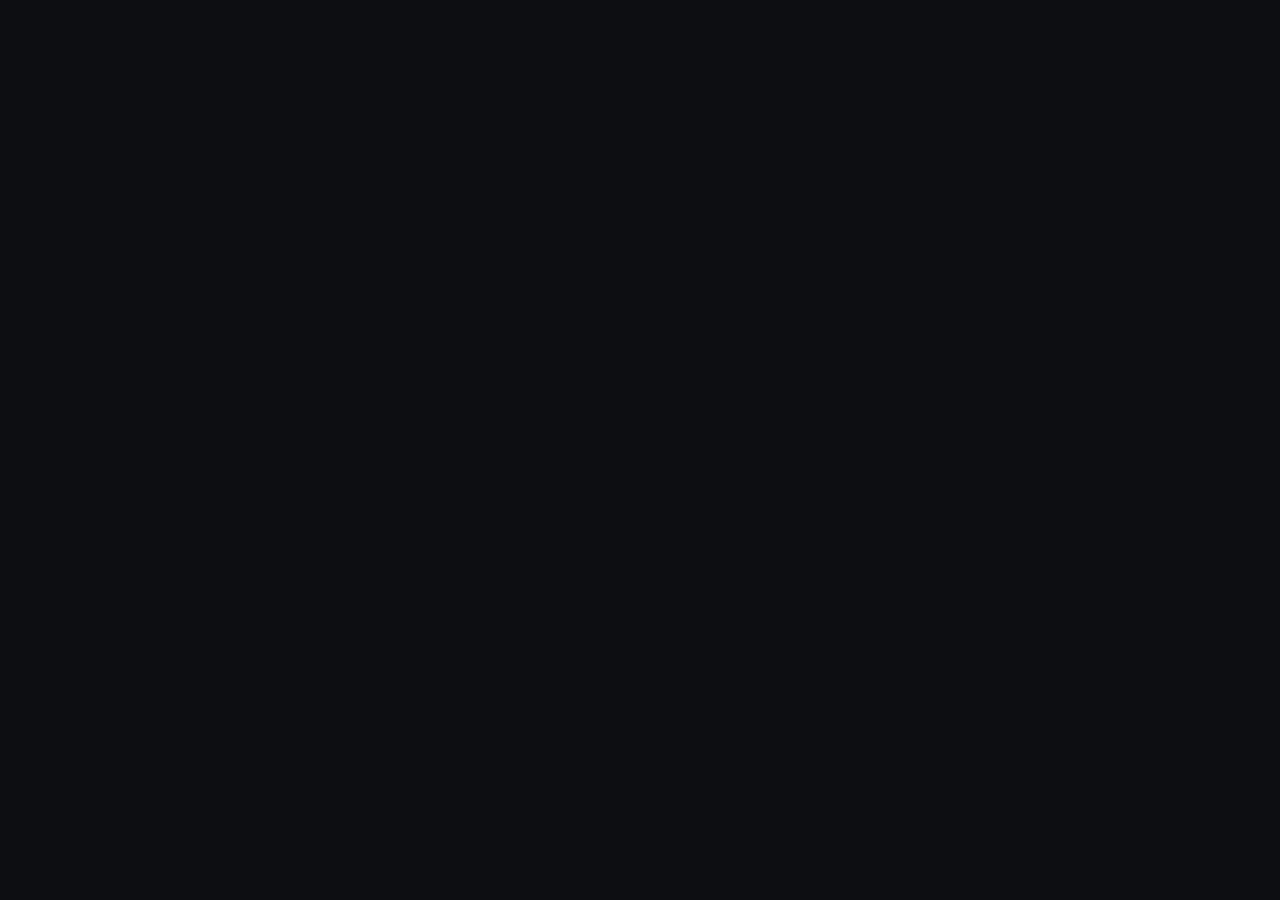
==== public/index.html @ d404002d "feat(ui): add index.html scaffold and D2-themed CSS Zero-build entry point wiring Vue 3 (ESM CDN), T" ====
<!DOCTYPE html>
<html lang="en">
<head>
  <meta charset="UTF-8" />
  <meta name="viewport" content="width=device-width, initial-scale=1.0" />
  <title>D2R Blizzard Sorc — ETTVD Optimizer</title>
  <script src="https://cdn.tailwindcss.com"></script>
  <link rel="stylesheet" href="css/theme.css" />
</head>
<body>
  <div id="app"></div>
  <script type="module" src="js/app.js"></script>
</body>
</html>
---- public/css/theme.css ----
:root {
  --color-unique: #C7B377;
  --color-set: #00FF00;
  --color-magic: #4850B8;
  --color-rune: #FFA800;
  --color-bg: #0d0e11;
  --color-surface: #1a1c23;
  --color-border: #2e3140;
}

body {
  background-color: var(--color-bg);
  color: #d0d0d0;
  font-family: "Times New Roman", "Georgia", serif;
  margin: 0;
  padding: 0;
}
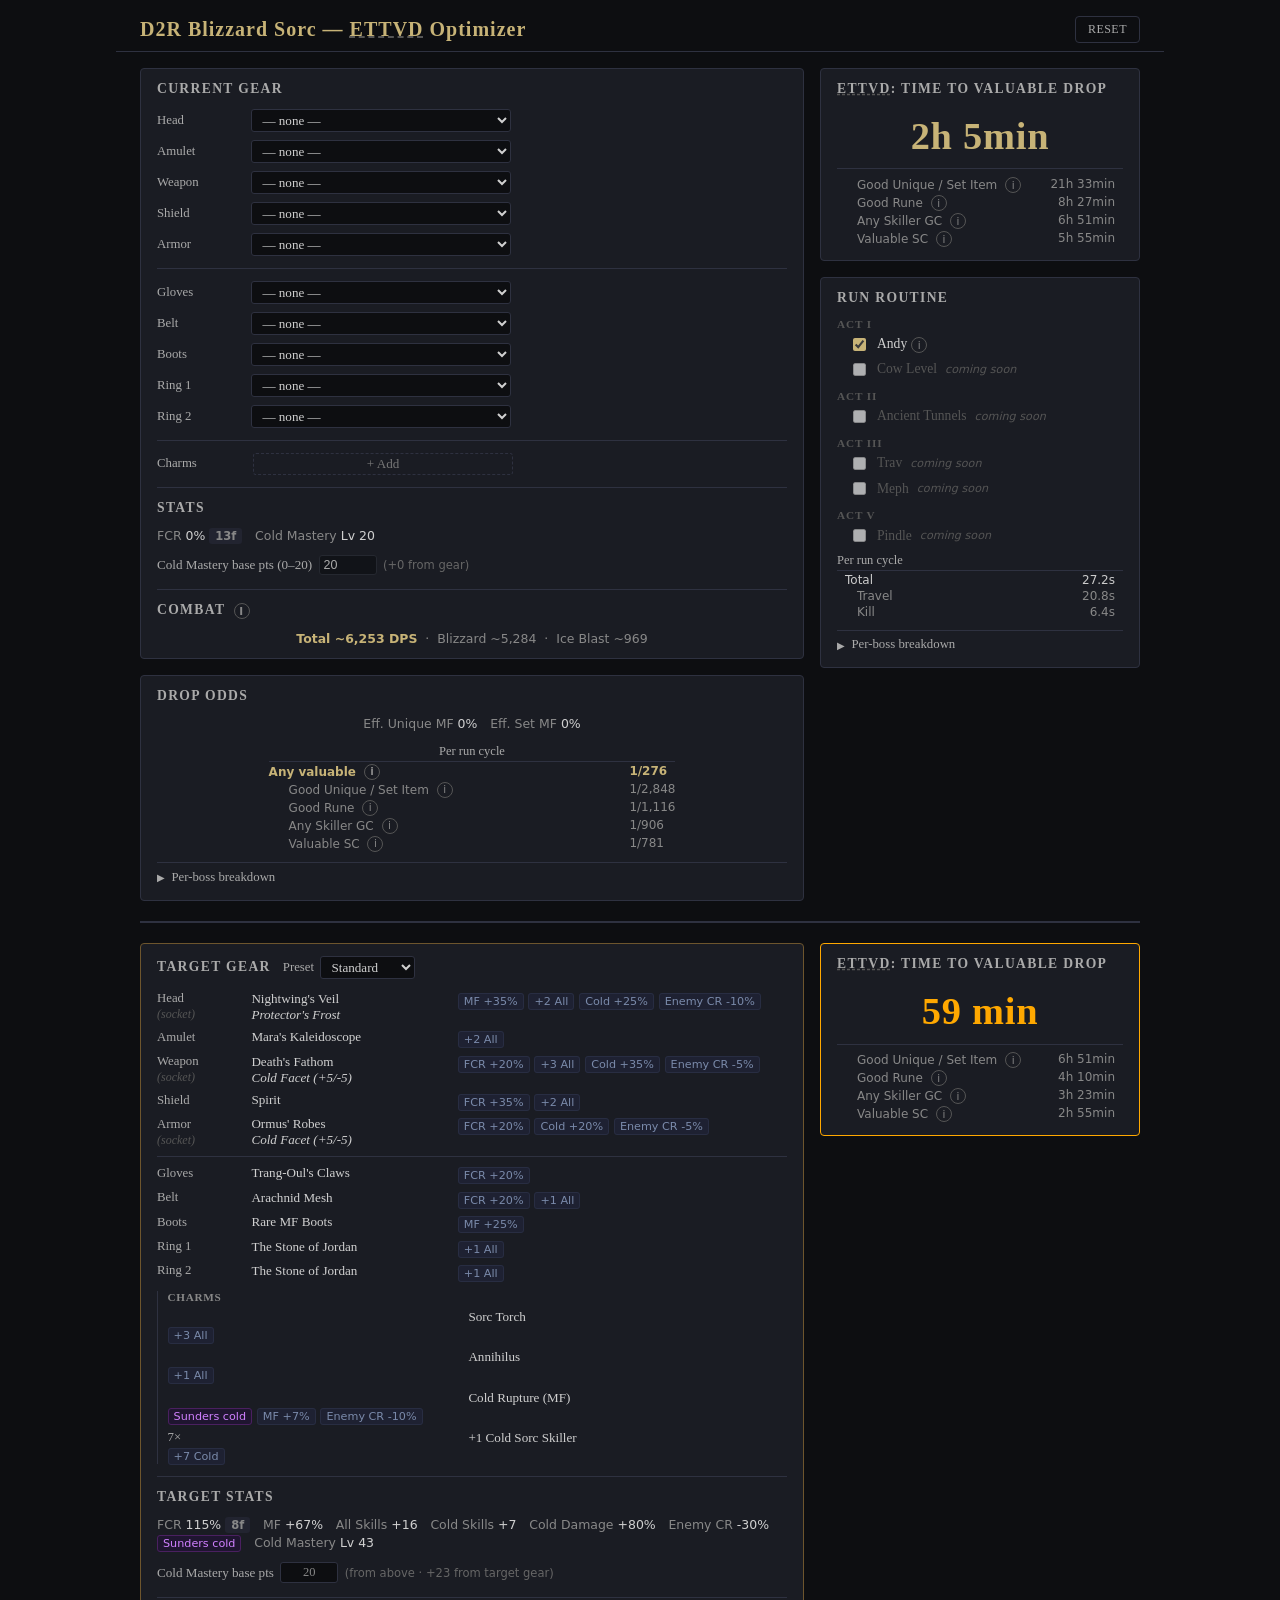
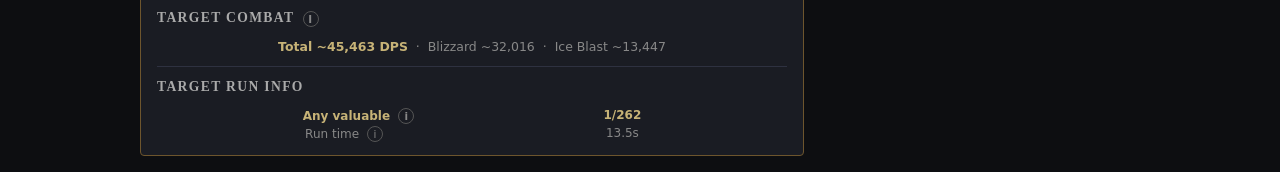
==== commit a248c2c8: "chore(deps): vendor Vue 3 prod build, remove unused Tailwind CDN Replace unpkg/CDN dev imports with " ====
--- a/public/index.html
+++ b/public/index.html
@@ -3,8 +3,7 @@
 <head>
   <meta charset="UTF-8" />
   <meta name="viewport" content="width=device-width, initial-scale=1.0" />
-  <title>D2R Blizzard Sorc — ETTVD Optimizer</title>
-  <script src="https://cdn.tailwindcss.com"></script>
+  <title>D2R Blizzard Sorc Upgrade Planner</title>
   <link rel="stylesheet" href="css/theme.css" />
 </head>
 <body>
--- a/public/css/theme.css
+++ b/public/css/theme.css
@@ -6,12 +6,986 @@
   --color-bg: #0d0e11;
   --color-surface: #1a1c23;
   --color-border: #2e3140;
+  --color-text: #d0d0d0;
+  --color-text-muted: #aaa;
+  --color-text-dim: #888;
+  --color-text-faint: #555;
+  --color-text-placeholder: #666;
+
+  /* Layout column tokens — shared across gear slots, target panel, set bonuses */
+  --col-label:  5.5rem;   /* slot name label */
+  --col-select: 260px;    /* editable slot dropdown */
+  --col-item:   200px;    /* read-only item name in target panel */
+  --col-gap:    0.4rem;   /* horizontal gap between columns */
+  --block-indent: 0.6rem; /* padding-left on bordered sub-blocks (set bonuses, charms) */
 }
 
 body {
   background-color: var(--color-bg);
-  color: #d0d0d0;
+  color: var(--color-text);
   font-family: "Times New Roman", "Georgia", serif;
   margin: 0;
   padding: 0;
 }
+
+/* Layout */
+.app-header {
+  padding: 1rem 1.5rem 0.5rem;
+  border-bottom: 1px solid var(--color-border);
+  display: flex;
+  align-items: center;
+  justify-content: space-between;
+  max-width: 1000px;
+  margin: 0 auto;
+}
+.app-header h1 {
+  margin: 0;
+  font-size: 1.25rem;
+  color: var(--color-unique);
+  letter-spacing: 0.05em;
+}
+.reset-btn {
+  padding: 0.3rem 0.75rem;
+  font-size: 0.75rem;
+  font-family: inherit;
+  background: transparent;
+  border: 1px solid var(--color-border);
+  color: var(--color-text-muted);
+  border-radius: 4px;
+  cursor: pointer;
+  text-transform: uppercase;
+  letter-spacing: 0.04em;
+  transition: border-color 0.15s, color 0.15s;
+}
+.reset-btn:hover {
+  border-color: var(--color-set);
+  color: var(--color-set);
+}
+.modal-backdrop {
+  position: fixed;
+  inset: 0;
+  background: rgba(0, 0, 0, 0.65);
+  display: flex;
+  align-items: center;
+  justify-content: center;
+  z-index: 1000;
+}
+.modal-dialog {
+  background: var(--color-surface);
+  border: 1px solid var(--color-border);
+  border-radius: 6px;
+  padding: 1.5rem 1.75rem;
+  min-width: 280px;
+  max-width: 360px;
+  box-shadow: 0 8px 32px rgba(0, 0, 0, 0.6);
+}
+.modal-title {
+  margin: 0 0 0.5rem;
+  font-size: 1rem;
+  color: var(--color-unique);
+  letter-spacing: 0.04em;
+}
+.modal-body {
+  margin: 0 0 1.25rem;
+  font-size: 0.875rem;
+  color: var(--color-text-muted);
+}
+.modal-actions {
+  display: flex;
+  justify-content: flex-end;
+  gap: 0.5rem;
+}
+.modal-btn {
+  padding: 0.35rem 0.9rem;
+  font-size: 0.8rem;
+  font-family: inherit;
+  border-radius: 4px;
+  cursor: pointer;
+  text-transform: uppercase;
+  letter-spacing: 0.04em;
+  transition: border-color 0.15s, color 0.15s, background 0.15s;
+}
+.modal-btn-cancel {
+  background: transparent;
+  border: 1px solid var(--color-border);
+  color: var(--color-text-muted);
+}
+.modal-btn-cancel:hover {
+  border-color: var(--color-text-muted);
+  color: var(--color-text);
+}
+.modal-btn-confirm {
+  background: transparent;
+  border: 1px solid #7a2020;
+  color: #d97070;
+}
+.modal-btn-confirm:hover {
+  background: #7a2020;
+  color: #fff;
+}
+.app-grid {
+  display: grid;
+  grid-template-columns: 1fr 320px;
+  gap: 1rem;
+  padding: 1rem 1.5rem;
+  align-items: start;
+  max-width: 1000px;
+  margin: 0 auto;
+}
+.panel-title {
+  font-size: 0.85rem;
+  text-transform: uppercase;
+  letter-spacing: 0.1em;
+  color: var(--color-text-muted);
+  margin: 0 0 0.75rem;
+}
+
+/* Gear panel */
+.gear-panel {
+  background: var(--color-surface);
+  border: 1px solid var(--color-border);
+  border-radius: 4px;
+  padding: 0.75rem 1rem;
+}
+.slot-group {
+  display: flex;
+  flex-direction: column;
+  gap: 0.5rem;
+  margin-bottom: 0.75rem;
+}
+.slot-group + .slot-group {
+  border-top: 1px solid var(--color-border);
+  padding-top: 0.75rem;
+}
+
+/* GearSlot */
+.gear-slot {
+  display: grid;
+  grid-template-columns: calc(var(--col-label) + var(--col-gap) + var(--col-select)) 1fr;
+  column-gap: var(--col-gap);
+  align-items: start;
+  /* No row-gap: span-10 trick creates 10 ghost rows and row-gap would add
+     ~2.4rem of blank space below filled slots. Use margin-top on each
+     subsequent col-1 item instead so empty rows cost nothing. */
+}
+/* On desktop, gear-slot-left dissolves into the parent grid so its children
+   are direct grid items: gear-slot-top and siblings auto-place into col 1,
+   stat-pills auto-places into col 2 and spans all rows. */
+.gear-slot-left {
+  display: contents;
+}
+.gear-slot-top {
+  display: flex;
+  align-items: center;
+  gap: var(--col-gap);
+}
+/* stat-pills lands in col 2 via auto-placement and spans all rows so it
+   never contributes to individual row heights in col 1. */
+.gear-slot-left > .stat-pills {
+  grid-column: 2;
+  grid-row: 1 / span 10;
+  align-self: start;
+}
+/* Replace the removed row-gap with per-item top margin (only on desktop where
+   gear-slot-left uses display:contents; mobile flex gap handles spacing). */
+.gear-slot-left > .custom-inputs,
+.gear-slot-left > .custom-stat-pills,
+.gear-slot-left > .socket-section {
+  margin-top: 0.3rem;
+}
+.slot-label {
+  width: var(--col-label);
+  font-size: 0.8rem;
+  color: var(--color-text-muted);
+  flex-shrink: 0;
+}
+.slot-select {
+  background: var(--color-bg);
+  color: var(--color-text);
+  border: 1px solid var(--color-border);
+  border-radius: 3px;
+  padding: 2px 6px;
+  font-size: 0.82rem;
+  font-family: inherit;
+  flex: 0 0 var(--col-select);
+}
+.slot-select:focus { outline: 1px solid var(--color-unique); }
+
+/* Custom inputs */
+.custom-inputs {
+  display: flex;
+  flex-wrap: wrap;
+  gap: 0.4rem;
+  align-items: center;
+  font-size: 0.78rem;
+  border-left: 2px solid #2e3240;
+  padding-left: 0.65rem;
+  margin-left: 0.15rem;
+  margin-top: 0.15rem;
+}
+.custom-basis-select {
+  background: #111318;
+  color: var(--color-text-dim);
+  border: 1px dashed #252830;
+  border-radius: 3px;
+  padding: 2px 5px;
+  font-size: 0.78rem;
+  font-family: inherit;
+  font-style: italic;
+  cursor: pointer;
+}
+.custom-basis-select:focus { outline: 1px solid var(--color-unique); }
+.custom-basis-select:hover { border-color: var(--color-text-faint); color: var(--color-text-muted); }
+.custom-text {
+  background: #111318;
+  color: var(--color-text-muted);
+  border: 1px solid #252830;
+  border-radius: 3px;
+  padding: 2px 5px;
+  font-size: 0.78rem;
+  width: 120px;
+}
+.custom-num {
+  background: #111318;
+  color: var(--color-text-muted);
+  border: 1px solid #252830;
+  border-radius: 3px;
+  padding: 2px 4px;
+  font-size: 0.78rem;
+  width: 48px;
+}
+.custom-zero {
+  color: var(--color-text-faint);
+}
+.custom-zero .custom-num {
+  color: var(--color-text-faint);
+  border-color: #1c1f24;
+}
+
+/* Stat pills */
+.stat-pills {
+  display: flex;
+  gap: 0.3rem;
+  flex-wrap: wrap;
+}
+.custom-stat-pills {
+  display: flex;
+  gap: 0.3rem;
+  flex-wrap: wrap;
+}
+.charm-custom-stat-pills {
+  display: flex;
+  gap: 0.3rem;
+  flex-wrap: wrap;
+  flex-basis: 100%;
+}
+.pill {
+  font-size: 0.7rem;
+  padding: 1px 5px;
+  border-radius: 3px;
+  font-family: system-ui, sans-serif;
+  white-space: nowrap;
+}
+.pill-fcr       { background: #1e2132; color: #7a8aaa; border: 1px solid #282d42; }
+.pill-mf        { background: #1e2132; color: #7a8aaa; border: 1px solid #282d42; }
+.pill-skill     { background: #1e2132; color: #7a8aaa; border: 1px solid #282d42; }
+.pill-cold      { background: #1e2132; color: #7a8aaa; border: 1px solid #282d42; }
+.pill-cold-pct  { background: #1e2132; color: #7a8aaa; border: 1px solid #282d42; }
+.pill-ecr       { background: #1e2132; color: #7a8aaa; border: 1px solid #282d42; }
+.pill-total     { background: #2a2210; color: var(--color-unique); }
+.pill-set-match    { background: #0d1f0d; color: var(--color-set);    border: 1px solid #1a4a1a; font-style: italic; }
+.pill-unique-match { background: #1f1a0d; color: var(--color-unique); border: 1px solid #4a3a10; font-style: italic; }
+.pill-sunder    { background: #1f1530; color: #d080ff; border: 1px solid #4a2060; }
+
+/* Socket section (inline within gear slot) */
+.socket-section {
+  display: flex;
+  flex-direction: column;
+  gap: 0.25rem;
+}
+.socket-list {
+  display: flex;
+  flex-direction: column;
+  gap: 0.25rem;
+}
+.socket-entry {
+  display: flex;
+  flex-direction: column;
+  gap: 0.25rem;
+}
+.socket-row {
+  display: flex;
+  align-items: center;
+  gap: 0.4rem;
+}
+.socket-label {
+  width: var(--col-label);
+  font-size: 0.75rem;
+  color: var(--color-text-faint);
+  flex-shrink: 0;
+  font-style: italic;
+}
+.socket-select {
+  flex: 0 0 220px;
+  background: #111318;
+  color: var(--color-text-muted);
+  border-color: #252830;
+}
+.socket-remove {
+  background: none;
+  border: 1px solid #3a2020;
+  color: #885050;
+  border-radius: 3px;
+  padding: 0 6px;
+  font-size: 0.9rem;
+  line-height: 1.5;
+  cursor: pointer;
+  font-family: inherit;
+  flex-shrink: 0;
+}
+.socket-remove:hover { border-color: #c06060; color: #ff8080; }
+.socket-add {
+  background: none;
+  border: 1px dashed var(--color-border);
+  color: #777;
+  border-radius: 3px;
+  padding: 1px 8px;
+  font-size: 0.78rem;
+  cursor: pointer;
+  font-family: inherit;
+  align-self: flex-start;
+  margin-left: calc(var(--col-label) + var(--col-gap));
+}
+.socket-add:hover { border-color: var(--color-text-faint); color: var(--color-text-muted); }
+
+/* Charms section (sits below set bonuses, above Stats) */
+.charms-section {
+  border-top: 1px solid var(--color-border);
+  padding-top: 0.75rem;
+  margin-bottom: 0.75rem;
+}
+
+/* Charms panel */
+.charms-panel {
+  display: flex;
+  flex-direction: column;
+  gap: 0.3rem;
+}
+.charms-panel-header {
+  display: flex;
+  align-items: center;
+  gap: 0.5rem;
+}
+.charms-list {
+  display: flex;
+  flex-direction: column;
+  gap: 0.3rem;
+}
+.charm-row {
+  display: grid;
+  grid-template-columns: 316px 1fr;
+  column-gap: 0.4rem;
+  row-gap: 0.3rem;
+  align-items: start;
+  padding-left: calc(var(--col-label) + var(--col-gap));
+}
+.charm-row > .stat-pills {
+  grid-column: 2;
+  grid-row: 1 / span 10;
+  align-self: start;
+}
+.charm-select-group {
+  flex: 0 0 316px;
+  display: flex;
+  align-items: center;
+  gap: 0.3rem;
+}
+.charm-select-group .slot-select {
+  flex: 1;
+  min-width: 0;
+}
+.charm-count {
+  width: 48px;
+  flex-shrink: 0;
+  background: var(--color-bg);
+  border: 1px solid var(--color-border);
+  color: var(--color-text);
+  border-radius: 3px;
+  padding: 1px 4px;
+  font-size: 0.85rem;
+  font-family: inherit;
+  text-align: center;
+}
+.charm-count-spacer {
+  width: 48px;
+  flex-shrink: 0;
+  font-size: 0.85rem;
+  color: var(--color-text-faint);
+  text-align: center;
+}
+.charm-remove {
+  background: none;
+  border: 1px solid #3a2020;
+  color: #885050;
+  border-radius: 3px;
+  padding: 0 6px;
+  font-size: 0.9rem;
+  line-height: 1.5;
+  cursor: pointer;
+  font-family: inherit;
+  flex-shrink: 0;
+}
+.charm-remove:hover { border-color: #c06060; color: #ff8080; }
+.charm-add {
+  background: none;
+  border: 1px dashed var(--color-border);
+  color: #777;
+  border-radius: 3px;
+  padding: 2px 6px;
+  font-size: 0.82rem;
+  cursor: pointer;
+  font-family: inherit;
+  width: var(--col-select);
+  text-align: center;
+}
+.charm-add:hover { border-color: var(--color-text-faint); color: var(--color-text-muted); }
+.custom-inputs-stats {
+  display: grid;
+  grid-template-columns: repeat(3, max-content max-content);
+  column-gap: 0.35rem;
+  row-gap: 0.3rem;
+  flex-basis: 100%;
+  align-items: center;
+  padding-left: 6px;
+}
+.custom-inputs-stats > label {
+  display: contents;
+}
+/* extra gap before the 2nd and 3rd column pairs */
+.custom-inputs-stats > label:nth-child(3n+2) > span,
+.custom-inputs-stats > label:nth-child(3n) > span {
+  padding-left: 0.5rem;
+}
+
+/* Sticky header */
+.sticky-header {
+  position: sticky;
+  top: 0;
+  z-index: 10;
+  background: var(--color-bg);
+}
+
+.error-banner {
+  display: flex;
+  align-items: center;
+  justify-content: space-between;
+  gap: 1rem;
+  background: #5c1a1a;
+  border: 1px solid #a03030;
+  color: #f0b0b0;
+  padding: 0.6rem 1rem;
+  font-size: 0.9rem;
+}
+.error-banner-close {
+  background: none;
+  border: none;
+  color: inherit;
+  font-size: 1.2rem;
+  cursor: pointer;
+  line-height: 1;
+  padding: 0 0.2rem;
+  flex-shrink: 0;
+}
+.error-banner-close:hover {
+  color: #fff;
+}
+
+/* Left column (gear + drop odds) */
+.left-col {
+  display: flex;
+  flex-direction: column;
+  gap: 1rem;
+}
+
+/* Side panel */
+.side-panel {
+  display: flex;
+  flex-direction: column;
+  gap: 1rem;
+}
+
+/* ETTVD section */
+.ettvd-block {
+  border-color: var(--color-unique);
+}
+.ettvd-main {
+  font-size: 2.4rem;
+  font-weight: 700;
+  color: var(--color-unique);
+  text-align: center;
+  letter-spacing: 0.02em;
+  padding: 0.4rem 0 0.6rem;
+  line-height: 1.1;
+}
+.ettvd-empty {
+  color: var(--color-text-faint);
+}
+.ettvd-breakdown {
+  border-top: 1px solid var(--color-border);
+  padding-top: 0.4rem;
+  margin-top: 0.1rem;
+}
+.summary-block {
+  background: var(--color-surface);
+  border: 1px solid var(--color-border);
+  border-radius: 4px;
+  padding: 0.75rem 1rem;
+}
+.ettvd-block-target {
+  border-color: var(--color-rune);
+}
+.placeholder {
+  color: var(--color-text-placeholder);
+  font-size: 0.82rem;
+  font-style: italic;
+}
+
+/* Stat summary */
+.summary-pills {
+  display: flex;
+  flex-wrap: wrap;
+  gap: 0.35rem;
+  margin-bottom: 0.6rem;
+}
+.summary-pills .pill {
+  font-size: 0.78rem;
+}
+.stat-label {
+  flex: 1;
+  color: var(--color-text-muted);
+}
+.fcr-badge {
+  font-size: 0.72rem;
+  font-family: system-ui, sans-serif;
+  padding: 1px 6px;
+  border-radius: 3px;
+  font-weight: 600;
+}
+.badge-green,
+.badge-amber,
+.badge-default { background: #222430; color: var(--color-text-dim); }
+
+.cm-breakdown { color: var(--color-text-placeholder); font-size: 0.72rem; font-family: system-ui, sans-serif; }
+.cm-input-row { padding: 0.3rem 0 0.1rem; }
+.cm-label { font-size: 0.82rem; color: var(--color-text-muted); display: flex; align-items: center; gap: 0.4rem; flex-wrap: wrap; }
+
+/* Info icon */
+.info-icon {
+  display: inline-flex;
+  align-items: center;
+  justify-content: center;
+  width: 14px;
+  height: 14px;
+  border-radius: 50%;
+  border: 1px solid #555;
+  color: var(--color-text-dim);
+  font-size: 0.65rem;
+  font-family: system-ui, sans-serif;
+  font-style: normal;
+  cursor: help;
+  vertical-align: middle;
+  margin-left: 4px;
+  flex-shrink: 0;
+  user-select: none;
+  line-height: 1;
+}
+
+/* Tooltip component */
+.tooltip-wrap {
+  display: inline;
+  cursor: help;
+}
+.tooltip-popup {
+  background: #1c1f2e;
+  border: 1px solid #3a3f58;
+  color: var(--color-text);
+  font-size: 0.78rem;
+  font-family: system-ui, sans-serif;
+  line-height: 1.45;
+  padding: 0.45rem 0.7rem;
+  border-radius: 4px;
+  box-shadow: 0 4px 20px rgba(0, 0, 0, 0.65);
+  pointer-events: none;
+  white-space: pre-wrap;
+  max-width: 280px;
+}
+
+/* Foldable section */
+.fold-section { margin-top: 0.6rem; border-top: 1px solid var(--color-border); }
+.fold-header {
+  display: flex;
+  align-items: center;
+  gap: 0.4rem;
+  background: none;
+  border: none;
+  color: var(--color-text-muted);
+  font-size: 0.8rem;
+  font-family: inherit;
+  cursor: pointer;
+  padding: 0.4rem 0 0.2rem;
+  width: 100%;
+  text-align: left;
+}
+.fold-header:hover { color: var(--color-unique); }
+.fold-arrow { font-size: 0.65rem; }
+
+/* Breakdown */
+.breakdown-content { padding: 0.2rem 0 0.1rem; }
+.breakdown-run-label { font-size: 0.78rem; color: var(--color-text-muted); margin: 0.3rem 0 0.1rem; }
+.breakdown-row {
+  display: flex;
+  justify-content: space-between;
+  font-size: 0.75rem;
+  color: var(--color-text-dim);
+  padding: 1px 0.5rem;
+  font-family: system-ui, sans-serif;
+}
+.breakdown-total { color: #ccc; border-top: 1px solid var(--color-border); margin-top: 2px; padding-top: 2px; }
+.breakdown-sub { padding-left: 1.25rem; }
+
+/* In left-col sections (Drop Odds, Target Run Info): pin value column to stat-pills position */
+.left-col .breakdown-row {
+  display: grid;
+  grid-template-columns: calc(var(--col-label) + var(--col-gap) + var(--col-select)) auto;
+  column-gap: var(--col-gap);
+  padding-left: 0;
+  padding-right: 0;
+  justify-content: unset;
+}
+.left-col .target-panel .breakdown-row {
+  grid-template-columns: calc(var(--col-label) + var(--col-gap) + var(--col-item)) auto;
+}
+/* Sub-row indent applies to label text only, so value column stays aligned */
+.left-col .breakdown-sub {
+  padding-left: 0;
+}
+.left-col .breakdown-sub > :first-child {
+  padding-left: 1.25rem;
+}
+
+/* Run routine */
+.run-act-header { font-size: 0.7rem; font-weight: 700; letter-spacing: 0.08em; color: var(--color-text-faint); margin: 0.5rem 0 0.1rem; text-transform: uppercase; }
+.run-row { padding: 0.2rem 0 0.2rem 0.75rem; display: flex; align-items: center; }
+.run-label {
+  display: flex;
+  align-items: center;
+  gap: 0.5rem;
+  font-size: 0.85rem;
+  cursor: pointer;
+}
+.run-disabled { color: var(--color-text-faint); cursor: default; }
+.run-checkbox { accent-color: var(--color-unique); }
+.coming-soon {
+  font-size: 0.7rem;
+  color: var(--color-text-faint);
+  font-style: italic;
+  font-family: system-ui, sans-serif;
+}
+
+
+/* Set bonus block */
+.target-charms-block {
+  margin: 0.6rem 0 0.25rem;
+  border-left: 1px solid var(--color-border);
+  padding-left: var(--block-indent);
+  display: flex;
+  flex-direction: column;
+  gap: 0.4rem;
+}
+/* Compensate for block's padding-left so pills align with gear slot pills above */
+.target-charms-block .slot-label {
+  width: calc(var(--col-label) - var(--block-indent));
+}
+.target-charms-header {
+  font-size: 0.7rem;
+  font-weight: 600;
+  letter-spacing: 0.06em;
+  text-transform: uppercase;
+  color: var(--color-text-dim);
+}
+.set-bonuses-block {
+  margin: 0.6rem 0 0.25rem;
+  border-left: 1px solid var(--color-border);
+  padding-left: var(--block-indent);
+  display: flex;
+  flex-direction: column;
+  gap: 0.4rem;
+}
+.set-bonuses-header {
+  font-size: 0.7rem;
+  font-weight: 600;
+  letter-spacing: 0.06em;
+  text-transform: uppercase;
+  color: var(--color-text-dim);
+}
+/* Editable gear panel: meta spans label + gap + select, minus block's own padding-left */
+.set-bonus-row {
+  display: grid;
+  grid-template-columns: calc(var(--col-label) + var(--col-gap) + var(--col-select) - var(--block-indent)) 1fr;
+  column-gap: var(--col-gap);
+  align-items: start;
+}
+/* Target panel: meta spans label + gap + item-name, minus block's own padding-left */
+.target-panel .set-bonus-row {
+  grid-template-columns: calc(var(--col-label) + var(--col-gap) + var(--col-item) - var(--block-indent)) 1fr;
+}
+.set-bonus-meta {
+  display: flex;
+  align-items: center;
+  gap: 0.4rem;
+}
+.set-bonus-name {
+  font-size: 0.78rem;
+  color: #ccc;
+}
+.set-pips {
+  font-size: 0.65rem;
+  letter-spacing: 0.1em;
+}
+.pip-on  { color: var(--color-text-muted); }
+.pip-off { color: var(--color-text-faint); }
+.set-bonus-pills { margin-top: 0; }
+
+/* Panel divider (hr inside a card) */
+.panel-divider {
+  border: none;
+  border-top: 1px solid var(--color-border);
+  margin: 0.75rem 0;
+}
+
+/* Section divider spanning the full grid width */
+.section-divider {
+  grid-column: 1 / -1;
+  border: none;
+  border-top: 2px solid var(--color-border);
+  margin: 0.25rem 0;
+}
+
+/* Target gear card — faint amber border to distinguish from current */
+.target-panel {
+  border-color: color-mix(in srgb, var(--color-rune) 30%, var(--color-border));
+}
+
+/* Target ETTVD value */
+.ettvd-target {
+  color: var(--color-rune);
+}
+
+/* Target preset row */
+.target-preset-row {
+  display: flex;
+  align-items: center;
+  gap: 0.75rem;
+  flex-wrap: wrap;
+  margin-bottom: 0.75rem;
+}
+.target-preset-label {
+  display: flex;
+  align-items: center;
+  gap: 0.4rem;
+  font-size: 0.8rem;
+  color: var(--color-text-muted);
+}
+.target-preset-select {
+  flex: 0 0 auto;
+  width: auto;
+}
+
+/* Target slot list */
+.target-slot-group {
+  display: flex;
+  flex-direction: column;
+  gap: 0.4rem;
+  margin-bottom: 0.5rem;
+}
+.target-slot-group + .target-slot-group {
+  border-top: 1px solid var(--color-border);
+  padding-top: 0.5rem;
+}
+.target-slot-row {
+  display: grid;
+  grid-template-columns: calc(var(--col-label) + var(--col-gap) + var(--col-item)) 1fr;
+  column-gap: var(--col-gap);
+  align-items: start;
+}
+.target-slot-left {
+  display: contents;
+}
+.target-slot-top {
+  display: flex;
+  align-items: center;
+  gap: var(--col-gap);
+}
+.target-slot-left > .stat-pills {
+  grid-column: 2;
+  grid-row: 1 / span 10;
+  align-self: start;
+}
+.target-socket-row {
+  display: flex;
+  align-items: center;
+  gap: var(--col-gap);
+}
+.target-slot-name {
+  font-size: 0.82rem;
+  color: var(--color-text);
+}
+.target-slot-empty {
+  color: var(--color-text-faint);
+  font-style: italic;
+}
+.target-socket-name {
+  font-style: italic;
+}
+
+/* Read-only CM display */
+.cm-readonly {
+  display: inline-flex;
+  align-items: center;
+  justify-content: center;
+  width: 48px;
+  background: var(--color-bg);
+  border: 1px solid var(--color-border);
+  border-radius: 3px;
+  padding: 2px 4px;
+  font-size: 0.78rem;
+  color: var(--color-text-dim);
+  text-align: center;
+}
+
+[title] { cursor: help; }
+abbr { text-decoration: underline dashed; text-decoration-color: var(--color-text-faint); }
+
+/* Plain-text stat line (replaces summary-pills in Stats section) */
+.stat-line {
+  display: flex;
+  flex-wrap: wrap;
+  gap: 0.15rem 0.8rem;
+  font-family: system-ui, sans-serif;
+  font-size: 0.78rem;
+  color: var(--color-text-dim);
+  margin-bottom: 0.5rem;
+}
+.stat-val { color: var(--color-text); }
+
+/* Single-line combat display: gold total + muted breakdown */
+.combat-line {
+  font-family: system-ui, sans-serif;
+  font-size: 0.78rem;
+  color: var(--color-text-dim);
+  text-align: center;
+}
+.combat-total { color: var(--color-unique); font-weight: 600; }
+
+/* Centered content block — used in Drop Odds and Target Run Info */
+.content-center {
+  display: flex;
+  flex-direction: column;
+  align-items: center;
+}
+.content-center .stat-line { justify-content: center; }
+.content-center .breakdown-run-label { text-align: center; }
+.breakdown-group { width: fit-content; }
+
+/* Gold highlight for "Any valuable" row in Drop Odds */
+.breakdown-row.breakdown-highlight { color: var(--color-unique); font-weight: 600; }
+
+@media (max-width: 640px) {
+  .app-header {
+    padding: 0.75rem 1rem 0.4rem;
+  }
+  .app-header h1 {
+    font-size: 1.05rem;
+  }
+  .app-grid {
+    grid-template-columns: 1fr;
+    padding: 0.75rem;
+    gap: 0.75rem;
+  }
+  .slot-select {
+    flex: 1;
+    min-width: 0;
+  }
+  /* On mobile, restore gear-slot-left as a flex column so pills fall naturally
+     between the dropdown and any custom/socket content. */
+  .gear-slot {
+    display: block;
+  }
+  .gear-slot-left {
+    display: flex;
+    flex-direction: column;
+    gap: 0.3rem;
+  }
+  /* flex gap handles spacing on mobile; cancel the desktop margin-top */
+  .gear-slot-left > .custom-inputs,
+  .gear-slot-left > .custom-stat-pills,
+  .gear-slot-left > .socket-section {
+    margin-top: 0;
+  }
+  .ettvd-main {
+    font-size: 1.9rem;
+    padding: 0.25rem 0 0.4rem;
+  }
+  .summary-block {
+    padding: 0.6rem 0.75rem;
+  }
+  .gear-panel {
+    padding: 0.6rem 0.75rem;
+  }
+
+  /* Fix socket rows overflowing narrow screens */
+  .socket-select {
+    flex: 1;
+    min-width: 0;
+  }
+
+  /* Fix charm rows overflowing narrow screens */
+  .charm-row {
+    padding-left: 0;
+    grid-template-columns: 1fr;
+  }
+  .charm-row > .stat-pills {
+    grid-column: 1;
+    grid-row: auto;
+  }
+  .charm-add {
+    width: auto;
+    flex: 1;
+  }
+
+  /* Target slot rows: stack vertically on mobile */
+  .target-slot-row {
+    display: block;
+  }
+  .target-slot-left {
+    display: flex;
+    flex-direction: column;
+    gap: 0.2rem;
+  }
+
+  /* Release fixed col-select calc so breakdown rows don't overflow narrow screens */
+  .left-col .breakdown-row {
+    grid-template-columns: 1fr auto;
+  }
+  .left-col .target-panel .breakdown-row {
+    grid-template-columns: 1fr auto;
+  }
+
+  /* Release fixed col-select calc on set-bonus rows */
+  .set-bonus-row {
+    grid-template-columns: auto 1fr;
+  }
+  .target-panel .set-bonus-row {
+    grid-template-columns: auto 1fr;
+  }
+}
